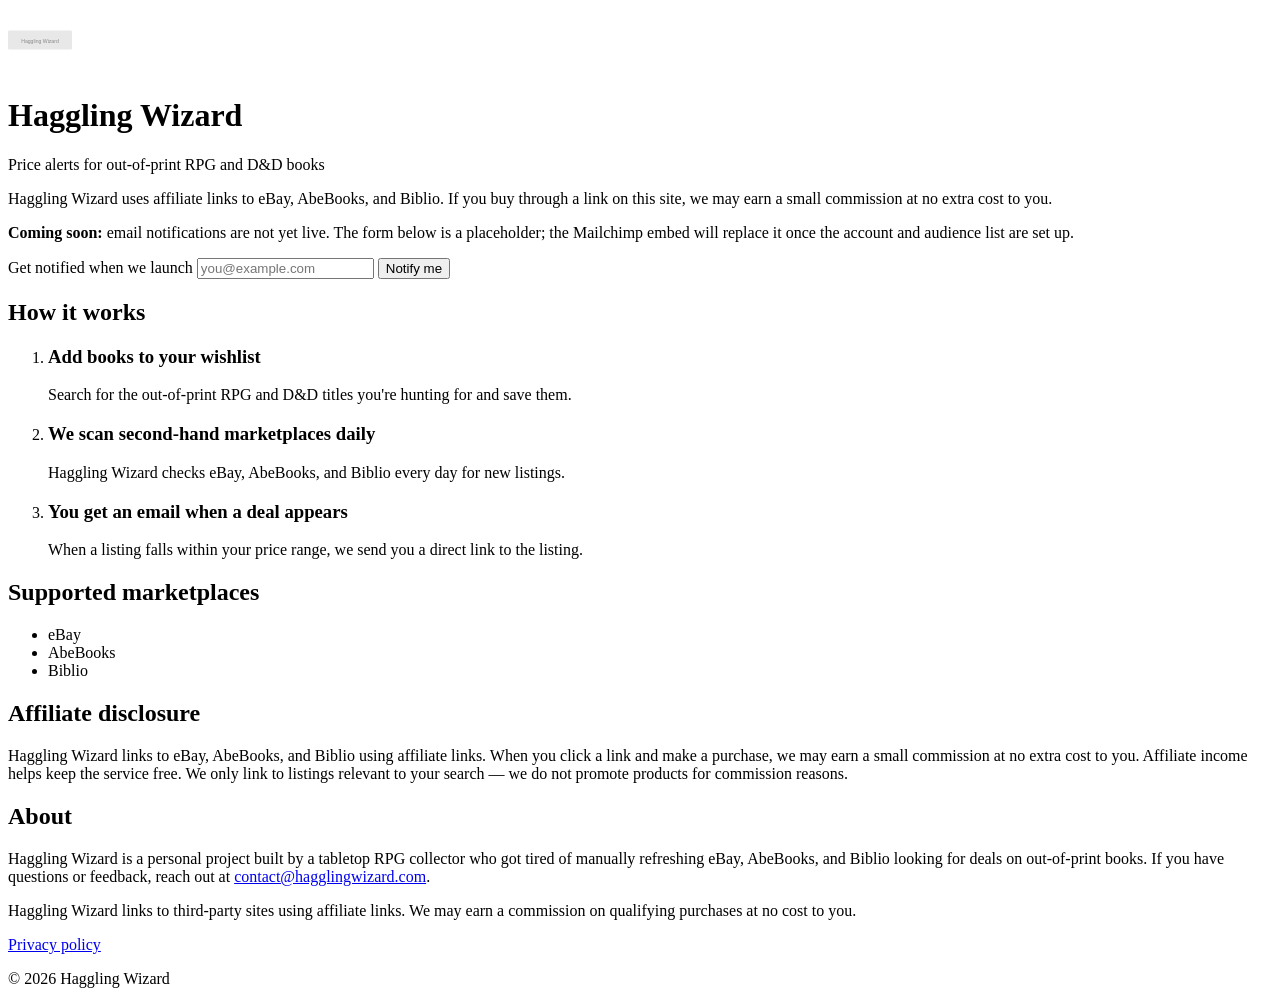
==== index.html @ 54ad1b50 "Task 2 complete" ====
<!DOCTYPE html>
<html lang="en">
<head>
  <meta charset="UTF-8">
  <meta name="viewport" content="width=device-width, initial-scale=1.0">
  <title>Haggling Wizard — Price alerts for out-of-print RPG and D&amp;D books</title>
  <link rel="stylesheet" href="style.css">
</head>
<body>

  <header id="hero">
    <img src="assets/logo.svg" alt="Haggling Wizard logo" width="64" height="64">
    <h1>Haggling Wizard</h1>
    <p class="tagline">Price alerts for out-of-print RPG and D&amp;D books</p>

    <!-- Affiliate disclosure — visible in hero to satisfy desktop-viewport requirement -->
    <p class="disclosure-inline">
      Haggling Wizard uses affiliate links to eBay, AbeBooks, and Biblio.
      If you buy through a link on this site, we may earn a small commission at no extra cost to you.
    </p>

    <!-- Email signup — placeholder until Mailchimp account and audience list are created -->
    <div class="signup-placeholder">
      <p class="placeholder-notice">
        <strong>Coming soon:</strong> email notifications are not yet live.
        The form below is a placeholder; the Mailchimp embed will replace it
        once the account and audience list are set up.
      </p>
      <form action="#" method="post" aria-label="Email signup">
        <label for="email">Get notified when we launch</label>
        <input type="email" id="email" name="email"
               placeholder="you@example.com" required>
        <button type="submit">Notify me</button>
      </form>
    </div>
  </header>

  <main>

    <section id="how-it-works">
      <h2>How it works</h2>
      <ol>
        <li>
          <h3>Add books to your wishlist</h3>
          <p>Search for the out-of-print RPG and D&amp;D titles you're hunting for and save them.</p>
        </li>
        <li>
          <h3>We scan second-hand marketplaces daily</h3>
          <p>Haggling Wizard checks eBay, AbeBooks, and Biblio every day for new listings.</p>
        </li>
        <li>
          <h3>You get an email when a deal appears</h3>
          <p>When a listing falls within your price range, we send you a direct link to the listing.</p>
        </li>
      </ol>
    </section>

    <section id="marketplaces">
      <h2>Supported marketplaces</h2>
      <ul>
        <li>eBay</li>
        <li>AbeBooks</li>
        <li>Biblio</li>
      </ul>
    </section>

    <section id="affiliate-disclosure">
      <h2>Affiliate disclosure</h2>
      <p>
        Haggling Wizard links to eBay, AbeBooks, and Biblio using affiliate links.
        When you click a link and make a purchase, we may earn a small commission
        at no extra cost to you. Affiliate income helps keep the service free.
        We only link to listings relevant to your search — we do not promote
        products for commission reasons.
      </p>
    </section>

    <section id="about">
      <h2>About</h2>
      <p>
        Haggling Wizard is a personal project built by a tabletop RPG collector
        who got tired of manually refreshing eBay, AbeBooks, and Biblio looking
        for deals on out-of-print books. If you have questions or feedback,
        reach out at
        <!-- TODO: Replace with final public address before go-live;
             set up a catch-all via Improvmx or similar -->
        <a href="mailto:contact@hagglingwizard.com">contact@hagglingwizard.com</a>.
      </p>
    </section>

  </main>

  <footer id="footer">
    <p>
      Haggling Wizard links to third-party sites using affiliate links.
      We may earn a commission on qualifying purchases at no cost to you.
    </p>
    <nav aria-label="Footer navigation">
      <a href="/privacy.html">Privacy policy</a>
    </nav>
    <p>&copy; 2026 Haggling Wizard</p>
  </footer>

</body>
</html>
---- style.css ----
/* Haggling Wizard — stylesheet */
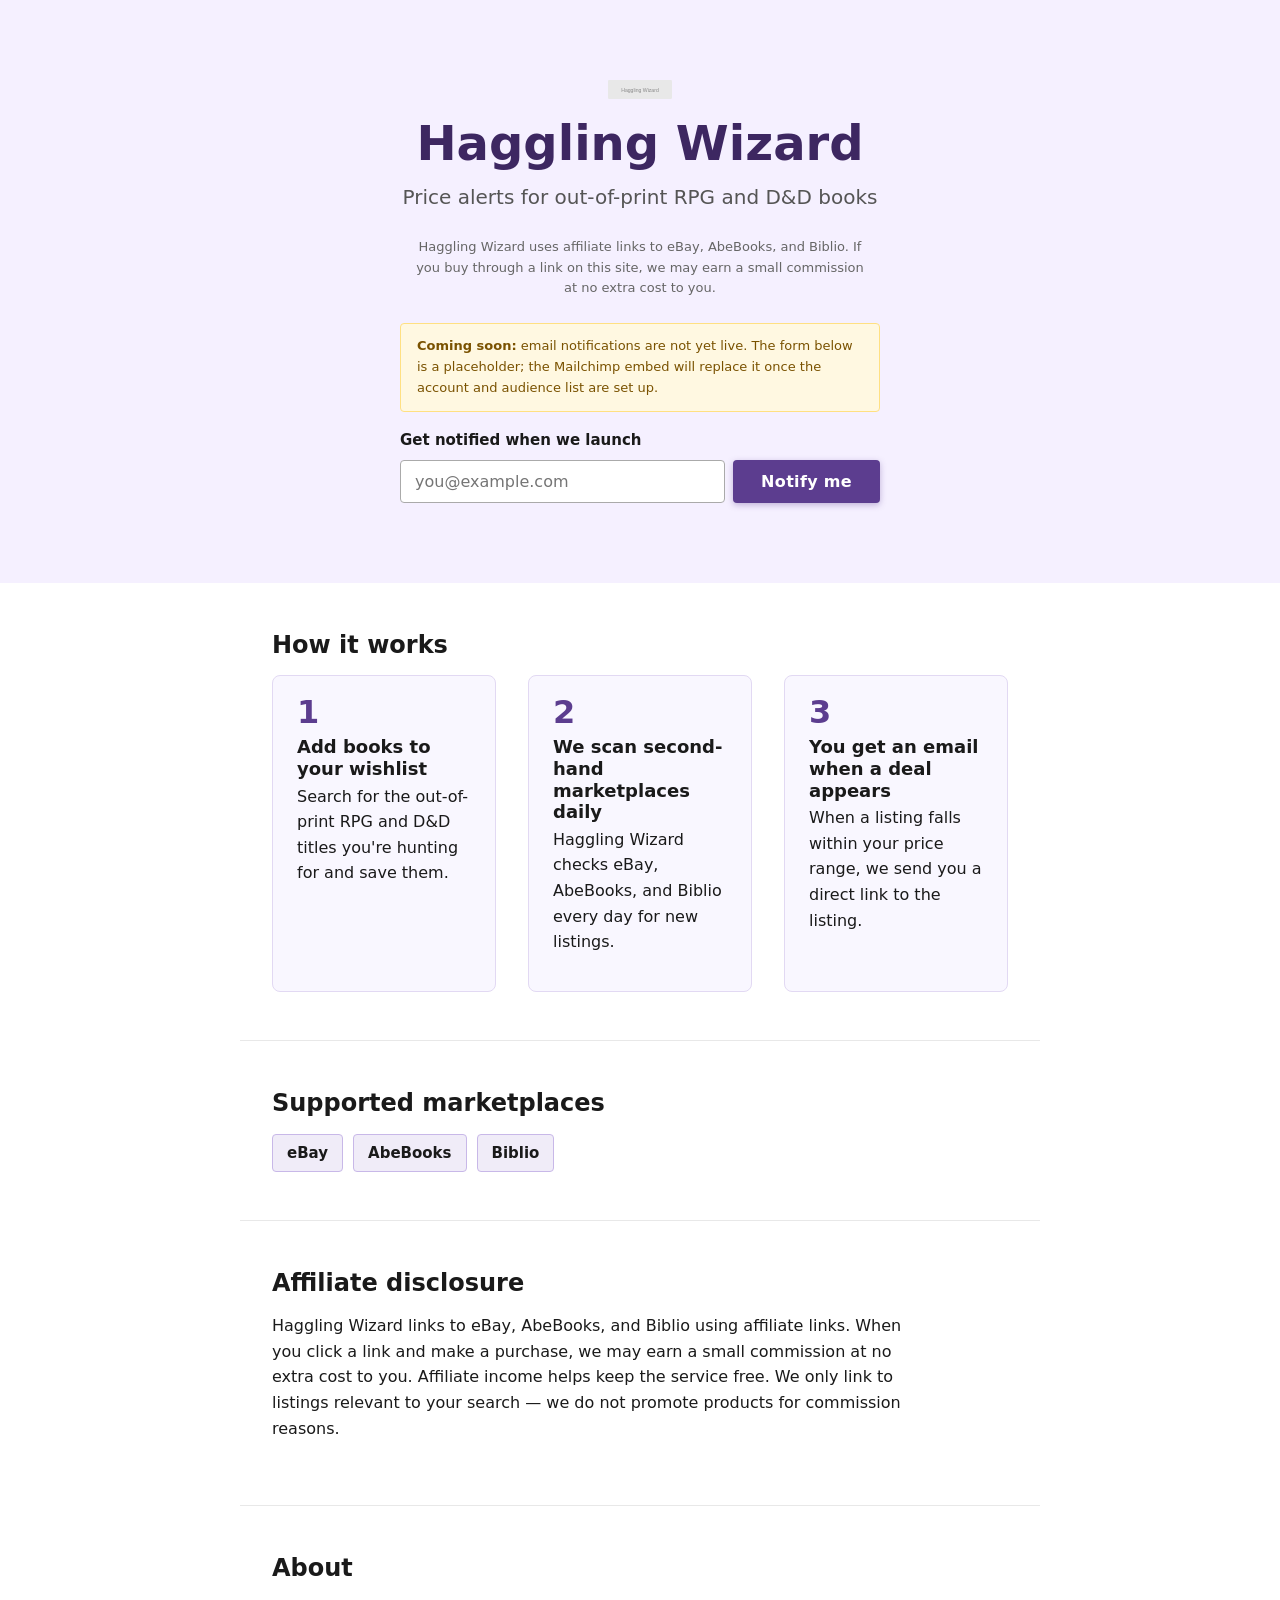
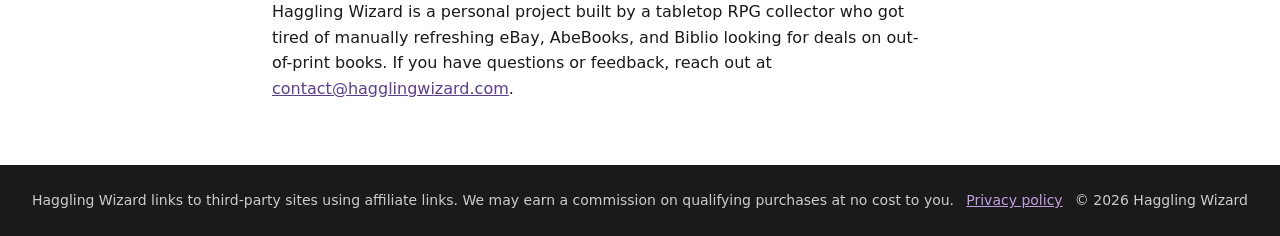
==== commit 0ba5f755: "modified:   index.html for abebooks verification" ====
--- a/index.html
+++ b/index.html
@@ -5,6 +5,7 @@
   <meta name="viewport" content="width=device-width, initial-scale=1.0">
   <title>Haggling Wizard — Price alerts for out-of-print RPG and D&amp;D books</title>
   <link rel="stylesheet" href="style.css">
+  <meta name='impact-site-verification' value='87799e00-5aad-45bd-8d03-768e6403d5ee'>
 </head>
 <body>
 
--- a/style.css
+++ b/style.css
@@ -1 +1,307 @@
 /* Haggling Wizard — stylesheet */
+
+/* ===== Reset ===== */
+*, *::before, *::after {
+  box-sizing: border-box;
+}
+
+body {
+  margin: 0;
+  padding: 0;
+  font-family: system-ui, -apple-system, BlinkMacSystemFont, "Segoe UI", Roboto,
+               Helvetica, Arial, sans-serif;
+  font-size: 1rem;
+  line-height: 1.6;
+  color: #1a1a1a;
+  background: #ffffff;
+}
+
+img {
+  max-width: 100%;
+  height: auto;
+}
+
+/* ===== Typography ===== */
+h1, h2, h3 {
+  line-height: 1.2;
+  margin-top: 0;
+}
+
+h1 { font-size: 2rem; }
+h2 { font-size: 1.5rem; }
+h3 { font-size: 1.125rem; }
+
+p {
+  margin-top: 0;
+  max-width: 65ch;
+}
+
+a {
+  color: #5c3d8f;
+}
+
+a:hover {
+  color: #3d2761;
+}
+
+/* ===== Hero ===== */
+#hero {
+  background: #f5f0ff;
+  padding: 2.5rem 1.25rem;
+  text-align: center;
+}
+
+#hero img {
+  display: block;
+  margin: 0 auto 1rem;
+}
+
+#hero h1 {
+  font-size: 2.25rem;
+  font-weight: 800;
+  color: #3d2761;
+  margin-bottom: 0.5rem;
+}
+
+.tagline {
+  font-size: 1.125rem;
+  color: #555555;
+  margin: 0 auto 1.5rem;
+  max-width: 55ch;
+}
+
+.disclosure-inline {
+  font-size: 0.8125rem;
+  color: #666666;
+  margin: 0 auto 1.5rem;
+  max-width: 55ch;
+}
+
+/* ===== Email signup form ===== */
+.signup-placeholder {
+  max-width: 480px;
+  margin: 0 auto;
+  text-align: left;
+}
+
+.placeholder-notice {
+  font-size: 0.8125rem;
+  color: #7a5200;
+  background: #fff8e1;
+  border: 1px solid #ffe082;
+  border-radius: 4px;
+  padding: 0.75rem 1rem;
+  margin-bottom: 1rem;
+  max-width: none;
+}
+
+form[aria-label="Email signup"] {
+  display: grid;
+  grid-template-columns: 1fr;
+  gap: 0.5rem;
+}
+
+form[aria-label="Email signup"] label {
+  font-weight: 600;
+  font-size: 0.9375rem;
+}
+
+form[aria-label="Email signup"] input[type="email"] {
+  padding: 0.625rem 0.875rem;
+  font-size: 1rem;
+  font-family: inherit;
+  border: 1.5px solid #aaaaaa;
+  border-radius: 4px;
+  width: 100%;
+}
+
+form[aria-label="Email signup"] input[type="email"]:focus {
+  outline: 2px solid #5c3d8f;
+  outline-offset: 1px;
+  border-color: #5c3d8f;
+}
+
+form[aria-label="Email signup"] button[type="submit"] {
+  padding: 0.75rem 1.75rem;
+  font-size: 1rem;
+  font-family: inherit;
+  font-weight: 700;
+  letter-spacing: 0.02em;
+  background: #5c3d8f;
+  color: #ffffff;
+  border: none;
+  border-radius: 4px;
+  cursor: pointer;
+  box-shadow: 0 2px 6px rgba(92, 61, 143, 0.35);
+  transition: background 0.15s ease, box-shadow 0.15s ease;
+}
+
+form[aria-label="Email signup"] button[type="submit"]:hover {
+  background: #3d2761;
+  box-shadow: 0 3px 10px rgba(92, 61, 143, 0.45);
+}
+
+/* ===== Main content ===== */
+main {
+  max-width: 800px;
+  margin: 0 auto;
+}
+
+section {
+  padding: 2.5rem 1.25rem;
+  border-bottom: 1px solid #e8e8e8;
+}
+
+section:last-of-type {
+  border-bottom: none;
+}
+
+section h2 {
+  margin-bottom: 1rem;
+}
+
+/* ===== How it works ===== */
+#how-it-works ol {
+  list-style: none;
+  padding: 0;
+  margin: 0;
+  display: flex;
+  flex-direction: column;
+  gap: 1.5rem;
+  counter-reset: step;
+}
+
+#how-it-works li {
+  counter-increment: step;
+  background: #f9f7ff;
+  border: 1px solid #e2d9f3;
+  border-radius: 8px;
+  padding: 1.25rem 1.5rem;
+}
+
+#how-it-works li::before {
+  content: counter(step);
+  display: block;
+  font-size: 2rem;
+  font-weight: 700;
+  color: #5c3d8f;
+  line-height: 1;
+  margin-bottom: 0.5rem;
+}
+
+#how-it-works li h3 {
+  margin-bottom: 0.25rem;
+}
+
+/* ===== Marketplaces ===== */
+#marketplaces ul {
+  list-style: none;
+  padding: 0;
+  margin: 0;
+  display: flex;
+  flex-wrap: wrap;
+  gap: 0.625rem;
+}
+
+#marketplaces li {
+  background: #f0ecf8;
+  border: 1px solid #c8b8e8;
+  border-radius: 4px;
+  padding: 0.375rem 0.875rem;
+  font-weight: 600;
+  font-size: 0.9375rem;
+}
+
+/* ===== Footer ===== */
+#footer {
+  background: #1a1a1a;
+  color: #cccccc;
+  padding: 1.5rem 1.25rem;
+  font-size: 0.875rem;
+}
+
+#footer p {
+  margin-bottom: 0.5rem;
+  max-width: none;
+  color: #cccccc;
+}
+
+#footer nav {
+  margin-bottom: 0.5rem;
+}
+
+#footer a {
+  color: #c0a0e0;
+}
+
+#footer a:hover {
+  color: #dac8f0;
+}
+
+/* ===== Desktop breakpoint ===== */
+@media (min-width: 640px) {
+  #hero {
+    padding: 4rem 2rem;
+  }
+
+  #hero h1 {
+    font-size: 3rem;
+  }
+
+  .tagline {
+    font-size: 1.25rem;
+  }
+
+  /* Input and submit button side by side at wider viewports */
+  form[aria-label="Email signup"] {
+    grid-template-columns: 1fr auto;
+    grid-template-areas:
+      "label label"
+      "input button";
+  }
+
+  form[aria-label="Email signup"] label {
+    grid-area: label;
+  }
+
+  form[aria-label="Email signup"] input[type="email"] {
+    grid-area: input;
+  }
+
+  form[aria-label="Email signup"] button[type="submit"] {
+    grid-area: button;
+  }
+
+  section {
+    padding: 3rem 2rem;
+  }
+
+  #how-it-works ol {
+    flex-direction: row;
+    gap: 2rem;
+  }
+
+  #how-it-works li {
+    flex: 1;
+  }
+
+  #footer {
+    padding: 1.5rem 2rem;
+    display: flex;
+    justify-content: space-between;
+    align-items: center;
+    flex-wrap: wrap;
+    gap: 0.5rem;
+  }
+
+  #footer p,
+  #footer nav {
+    margin-bottom: 0;
+  }
+}
+
+@media (min-width: 960px) {
+  #hero {
+    padding: 5rem 2rem;
+  }
+}
